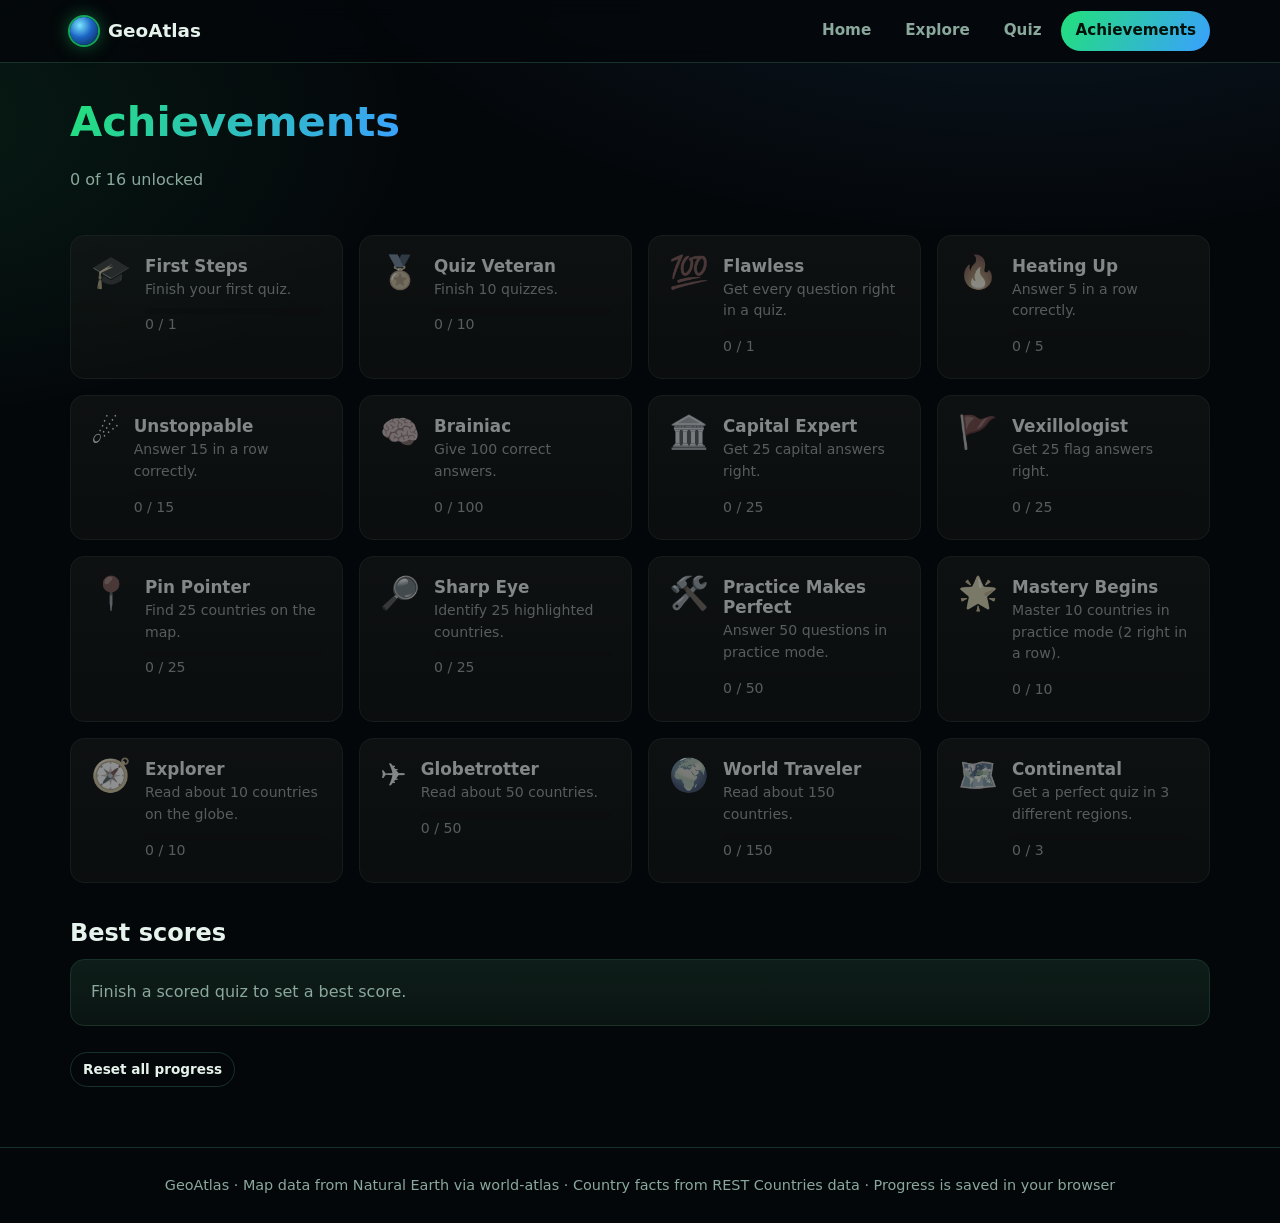
==== achievements.html @ 8900d145 "Add GeoAtlas geography website: globe explorer, quizzes, practice mode, achievements Co-Authored-By:" ====
<!doctype html>
<html lang="en"><head>
<meta charset="utf-8"><meta name="viewport" content="width=device-width,initial-scale=1">
<title>Achievements – GeoAtlas</title>
<link rel="icon" href="data:image/svg+xml,%3Csvg xmlns=%27http://www.w3.org/2000/svg%27 viewBox=%270 0 32 32%27%3E%3Ccircle cx=%2716%27 cy=%2716%27 r=%2713%27 fill=%27%231b64c4%27 stroke=%27%2322e07a%27 stroke-width=%273%27/%3E%3C/svg%3E">
<link rel="stylesheet" href="css/style.css">
</head><body>
<main class="wrap">
  <div class="page-title"><h1><span class="grad">Achievements</span></h1><p class="muted" id="sum"></p></div>
  <div class="ach-grid" id="grid"></div>
  <h2 style="margin-top:36px">Best scores</h2>
  <div class="card" id="best"></div>
  <p style="margin-top:26px"><button class="btn ghost small" id="reset">Reset all progress</button></p>
</main>
<footer class="site-footer"></footer>
<script src="js/common.js"></script>
<script>
const s = Geo.load();
Geo.checkAchievements(s);
const got = Object.keys(s.ach).length;
document.getElementById('sum').textContent = `${got} of ${Geo.ACH.length} unlocked`;
document.getElementById('grid').innerHTML = Geo.ACH.map(a => {
  const v = Math.min(a.val(s), a.goal), has = !!s.ach[a.id];
  return `<div class="card ach ${has ? 'got' : ''}"><span class="a-ico">${a.icon}</span><div style="flex:1"><h3>${a.name}${has ? ' ✓' : ''}</h3><p>${a.desc}</p>
    ${has ? '' : `<div class="bar"><i style="width:${100 * v / a.goal}%"></i></div><p>${v} / ${a.goal}</p>`}</div></div>`;
}).join('');
const names = { capital: 'Capitals', flag: 'Flags', find: 'Find on map', identify: 'Identify on map' };
const rows = Object.entries(s.best).map(([k, v]) => { const [m, r] = k.split('|'); return `<tr><td>${names[m] || m}</td><td>${r}</td><td><b>${v}</b></td></tr>`; });
document.getElementById('best').innerHTML = rows.length ? `<table style="width:100%;text-align:left"><tr class="muted"><th>Mode</th><th>Region</th><th>Best score</th></tr>${rows.join('')}</table>` : '<span class="muted">Finish a scored quiz to set a best score.</span>';
document.getElementById('reset').onclick = () => { if (confirm('Erase all saved progress?')) { localStorage.removeItem('geoatlas.v1'); location.reload(); } };
</script>
</body></html>
---- css/style.css ----
:root{
  --bg:#04070a; --bg2:#08110f; --panel:#0a1512; --panel2:#0e1d19; --line:#173229;
  --green:#22e07a; --green-d:#13a655; --blue:#3aa0ff; --blue-d:#1b64c4; --ocean:#06182b;
  --text:#e6f2ec; --muted:#8aa89c; --bad:#ff5d6c; --gold:#ffd24a;
  --grad:linear-gradient(120deg,var(--green),var(--blue));
  --r:14px;
}
*{box-sizing:border-box}
html{scroll-behavior:smooth}
body{margin:0;background:radial-gradient(1200px 600px at 80% -10%,rgba(58,160,255,.12),transparent 60%),radial-gradient(900px 500px at -10% 10%,rgba(34,224,122,.10),transparent 60%),var(--bg);color:var(--text);font:16px/1.55 system-ui,-apple-system,"Segoe UI",Roboto,sans-serif;min-height:100vh}
a{color:var(--blue);text-decoration:none}a:hover{text-decoration:underline}
h1,h2,h3{line-height:1.2;margin:0 0 .5em}
.grad{background:var(--grad);-webkit-background-clip:text;background-clip:text;color:transparent}
.wrap{max-width:1180px;margin:0 auto;padding:0 20px}

/* header / menu */
.site-header{position:sticky;top:0;z-index:50;background:rgba(4,7,10,.82);backdrop-filter:blur(10px);border-bottom:1px solid var(--line)}
.site-header .wrap{display:flex;align-items:center;gap:18px;height:62px}
.brand{display:flex;align-items:center;gap:10px;font-weight:800;font-size:1.15rem;color:var(--text)}
.brand:hover{text-decoration:none}
.brand .logo{width:28px;height:28px;border-radius:50%;background:radial-gradient(circle at 35% 30%,#7be7ff,var(--blue-d) 45%,#062040);box-shadow:0 0 0 2px var(--green-d),0 0 18px rgba(34,224,122,.5)}
nav.menu{margin-left:auto;display:flex;gap:6px}
nav.menu a{color:var(--muted);padding:8px 14px;border-radius:999px;font-weight:600;font-size:.95rem}
nav.menu a:hover{color:var(--text);text-decoration:none;background:var(--panel2)}
nav.menu a.active{color:#03120a;background:var(--grad)}
.burger{display:none;margin-left:auto;background:none;border:1px solid var(--line);color:var(--text);border-radius:10px;padding:6px 10px;font-size:1.2rem;cursor:pointer}
@media(max-width:720px){
  .burger{display:block}
  nav.menu{display:none;position:absolute;top:62px;left:0;right:0;flex-direction:column;background:var(--bg2);border-bottom:1px solid var(--line);padding:10px 20px 16px}
  nav.menu.open{display:flex}
}

/* buttons / form bits */
.btn{display:inline-flex;align-items:center;gap:8px;border:0;cursor:pointer;font:inherit;font-weight:700;padding:11px 20px;border-radius:999px;color:#03120a;background:var(--grad);transition:transform .12s,box-shadow .12s}
.btn:hover{transform:translateY(-1px);box-shadow:0 6px 24px rgba(34,224,122,.28);text-decoration:none}
.btn.ghost{background:transparent;color:var(--text);border:1px solid var(--line)}
.btn.ghost:hover{border-color:var(--green);box-shadow:none}
.btn.small{padding:6px 12px;font-size:.85rem}
.btn:disabled{opacity:.5;cursor:not-allowed;transform:none}
.card{background:linear-gradient(180deg,var(--panel2),var(--panel));border:1px solid var(--line);border-radius:var(--r);padding:20px}
.chip{display:inline-block;background:var(--panel2);border:1px solid var(--line);color:var(--text);border-radius:999px;padding:3px 11px;font-size:.85rem;margin:2px 4px 2px 0;cursor:default}
button.chip{cursor:pointer;font:inherit;font-size:.85rem}button.chip:hover{border-color:var(--green)}
input[type=search],input[type=text]{width:100%;background:var(--panel);border:1px solid var(--line);color:var(--text);padding:11px 14px;border-radius:12px;font:inherit}
input:focus{outline:2px solid var(--blue);outline-offset:1px}
.muted{color:var(--muted)}
footer.site-footer{border-top:1px solid var(--line);margin-top:60px;padding:26px 0;color:var(--muted);font-size:.9rem;text-align:center}

/* home */
.hero{display:grid;grid-template-columns:1.1fr .9fr;gap:30px;align-items:center;padding:56px 0 30px}
.hero h1{font-size:clamp(2.2rem,5vw,3.6rem);letter-spacing:-.02em}
.hero p.lead{font-size:1.15rem;color:var(--muted);max-width:34em}
.hero .cta{display:flex;gap:12px;flex-wrap:wrap;margin-top:22px}
.hero-globe{aspect-ratio:1;max-width:460px;width:100%;margin:0 auto;position:relative}
.hero-globe canvas{width:100%;height:100%;display:block}
@media(max-width:820px){.hero{grid-template-columns:1fr;padding-top:30px}.hero-globe{max-width:320px;order:-1}}
.tiles{display:grid;grid-template-columns:repeat(auto-fit,minmax(240px,1fr));gap:18px;margin:30px 0}
.tile{display:block;color:var(--text);position:relative;overflow:hidden;transition:transform .15s,border-color .15s}
.tile:hover{transform:translateY(-4px);border-color:var(--green);text-decoration:none}
.tile .ico{font-size:2rem}
.tile h3{margin:.4em 0 .3em}.tile p{margin:0;color:var(--muted);font-size:.95rem}
.stats{display:grid;grid-template-columns:repeat(auto-fit,minmax(150px,1fr));gap:14px;margin:10px 0}
.stat{text-align:center}.stat b{display:block;font-size:1.9rem}.stat span{color:var(--muted);font-size:.85rem}
.daily{display:flex;gap:18px;align-items:center;flex-wrap:wrap}
.daily .flagbig{font-size:3rem;line-height:1}

/* flag images */
.flag{display:inline-block;border-radius:4px;box-shadow:0 0 0 1px rgba(255,255,255,.12);vertical-align:middle}
.flag-fallback{line-height:1}

/* explore */
.explore{display:grid;grid-template-columns:minmax(0,1fr) 400px;gap:0;height:calc(100vh - 62px)}
.stage{position:relative;background:radial-gradient(circle at 50% 50%,#071b30 0%,#03080f 70%);overflow:hidden}
.stage canvas{width:100%;height:100%;display:block;cursor:grab;touch-action:none}
.stage canvas:active{cursor:grabbing}
.stage .tools{position:absolute;left:16px;top:16px;width:min(300px,calc(100% - 32px));z-index:5}
.results{list-style:none;margin:6px 0 0;padding:0;background:var(--panel);border:1px solid var(--line);border-radius:12px;max-height:260px;overflow:auto}
.results li{padding:8px 14px;cursor:pointer;display:flex;gap:10px;align-items:center}
.results li:hover,.results li.sel{background:var(--panel2)}
.stage .zoom{position:absolute;right:16px;bottom:16px;display:flex;flex-direction:column;gap:8px}
.stage .zoom button{width:40px;height:40px;border-radius:50%;border:1px solid var(--line);background:var(--panel);color:var(--text);font-size:1.2rem;cursor:pointer}
.stage .zoom button:hover{border-color:var(--green)}
.stage .hint{position:absolute;left:16px;bottom:16px;color:var(--muted);font-size:.85rem;pointer-events:none}
.tip{position:absolute;pointer-events:none;background:rgba(4,7,10,.92);border:1px solid var(--green-d);border-radius:8px;padding:4px 10px;font-size:.85rem;transform:translate(12px,12px);white-space:nowrap;z-index:6}
.side{background:var(--bg2);border-left:1px solid var(--line);overflow:auto;padding:22px}
.side .empty{color:var(--muted);text-align:center;margin-top:20vh}
.side h2{font-size:1.7rem;margin:.2em 0 0}
.side .official{color:var(--muted);font-size:.9rem;margin-bottom:12px}
.tabs{display:flex;gap:4px;border-bottom:1px solid var(--line);margin:16px 0 14px;overflow:auto}
.tabs button{background:none;border:0;border-bottom:2px solid transparent;color:var(--muted);font:inherit;font-weight:600;padding:8px 12px;cursor:pointer;white-space:nowrap}
.tabs button.on{color:var(--green);border-color:var(--green)}
.kv{display:grid;grid-template-columns:110px 1fr;gap:8px 12px;margin:0}
.kv dt{color:var(--muted)}.kv dd{margin:0}
.side p{margin:0 0 12px}
.badge-src{font-size:.8rem;color:var(--muted)}
@media(max-width:900px){
  .explore{grid-template-columns:1fr;grid-template-rows:56vh auto;height:auto}
  .side{border-left:0;border-top:1px solid var(--line);min-height:40vh}
  .side .empty{margin-top:30px}
}

/* quiz */
.page-title{padding:34px 0 8px}.page-title h1{font-size:clamp(1.8rem,4vw,2.6rem)}
.setup{display:grid;gap:22px}
.opt-group h3{font-size:.8rem;text-transform:uppercase;letter-spacing:.1em;color:var(--muted);margin-bottom:10px}
.opts{display:flex;flex-wrap:wrap;gap:10px}
.opt{border:1px solid var(--line);background:var(--panel);color:var(--text);border-radius:12px;padding:10px 16px;cursor:pointer;font:inherit;text-align:left}
.opt small{display:block;color:var(--muted);font-size:.78rem}
.opt:hover{border-color:var(--blue)}
.opt.on{border-color:var(--green);background:linear-gradient(180deg,rgba(34,224,122,.14),rgba(58,160,255,.08))}
.hud{display:flex;gap:18px;align-items:center;flex-wrap:wrap;margin:18px 0 12px}
.hud .pill{background:var(--panel2);border:1px solid var(--line);border-radius:999px;padding:5px 14px;font-weight:700}
.hud .pill.practice{color:var(--blue);border-color:var(--blue-d)}
.progress{flex:1;min-width:120px;height:8px;background:var(--panel2);border-radius:99px;overflow:hidden}
.progress i{display:block;height:100%;background:var(--grad);transition:width .3s}
.qbox{padding:26px}
.q{font-size:1.5rem;font-weight:700;margin:0 0 18px;display:flex;align-items:center;gap:14px;flex-wrap:wrap}
.answers{display:grid;grid-template-columns:repeat(auto-fit,minmax(220px,1fr));gap:12px}
.ans{padding:14px 16px;border-radius:12px;border:1px solid var(--line);background:var(--panel);color:var(--text);font:inherit;font-size:1.05rem;cursor:pointer;text-align:left;transition:.12s}
.ans:hover:not(:disabled){border-color:var(--blue);transform:translateY(-1px)}
.ans.right{border-color:var(--green);background:rgba(34,224,122,.18)}
.ans.wrong{border-color:var(--bad);background:rgba(255,93,108,.15)}
.ans:disabled{cursor:default}
.mapbox{position:relative;border:1px solid var(--line);border-radius:var(--r);overflow:hidden;background:var(--ocean);height:min(62vh,560px);margin-top:14px}
.mapbox svg{width:100%;height:100%;display:block;cursor:crosshair;touch-action:none}
.mapbox .zoom{position:absolute;right:12px;bottom:12px;display:flex;flex-direction:column;gap:8px}
.mapbox .zoom button{width:36px;height:36px;border-radius:50%;border:1px solid var(--line);background:var(--panel);color:var(--text);font-size:1.1rem;cursor:pointer}
.c{fill:#10392a;stroke:#2b6f55;stroke-width:.4px;vector-effect:non-scaling-stroke}
.c.dep{fill:#0d2a33}
.c:hover{fill:#1d7a52}
.c.hl{fill:var(--gold);stroke:#fff}
.c.good{fill:var(--green);stroke:#fff;animation:none}
.c.bad{fill:var(--bad);animation:none}
.c.hint{animation:pulse .8s ease-in-out 4}
@keyframes pulse{50%{fill:var(--blue)}}
.feedback{margin-top:16px;padding:14px 16px;border-radius:12px;border:1px solid var(--line);background:var(--panel2)}
.feedback.ok{border-color:var(--green-d)}.feedback.no{border-color:var(--bad)}
.actions{display:flex;gap:10px;margin-top:16px;flex-wrap:wrap}
.result{text-align:center}
.result .score{font-size:3.4rem;font-weight:800}
.review{text-align:left;margin-top:16px}
.review li{margin:4px 0}
.toasts{position:fixed;right:16px;bottom:16px;display:flex;flex-direction:column;gap:10px;z-index:100}
.toast{background:var(--panel);border:1px solid var(--gold);border-radius:12px;padding:12px 16px;display:flex;gap:12px;align-items:center;box-shadow:0 8px 30px rgba(0,0,0,.5);animation:slide .3s}
.toast .t-ico{font-size:1.8rem}.toast small{display:block;color:var(--muted)}
@keyframes slide{from{transform:translateX(40px);opacity:0}}

/* achievements */
.ach-grid{display:grid;grid-template-columns:repeat(auto-fill,minmax(250px,1fr));gap:16px;margin:18px 0}
.ach{display:flex;gap:14px;align-items:flex-start;opacity:.55;filter:grayscale(.8)}
.ach.got{opacity:1;filter:none;border-color:var(--green-d)}
.ach .a-ico{font-size:2rem;line-height:1}
.ach h3{font-size:1.05rem;margin:0 0 3px}.ach p{margin:0;color:var(--muted);font-size:.88rem}
.ach .bar{height:6px;background:var(--panel);border-radius:99px;margin-top:8px;overflow:hidden}.ach .bar i{display:block;height:100%;background:var(--grad)}
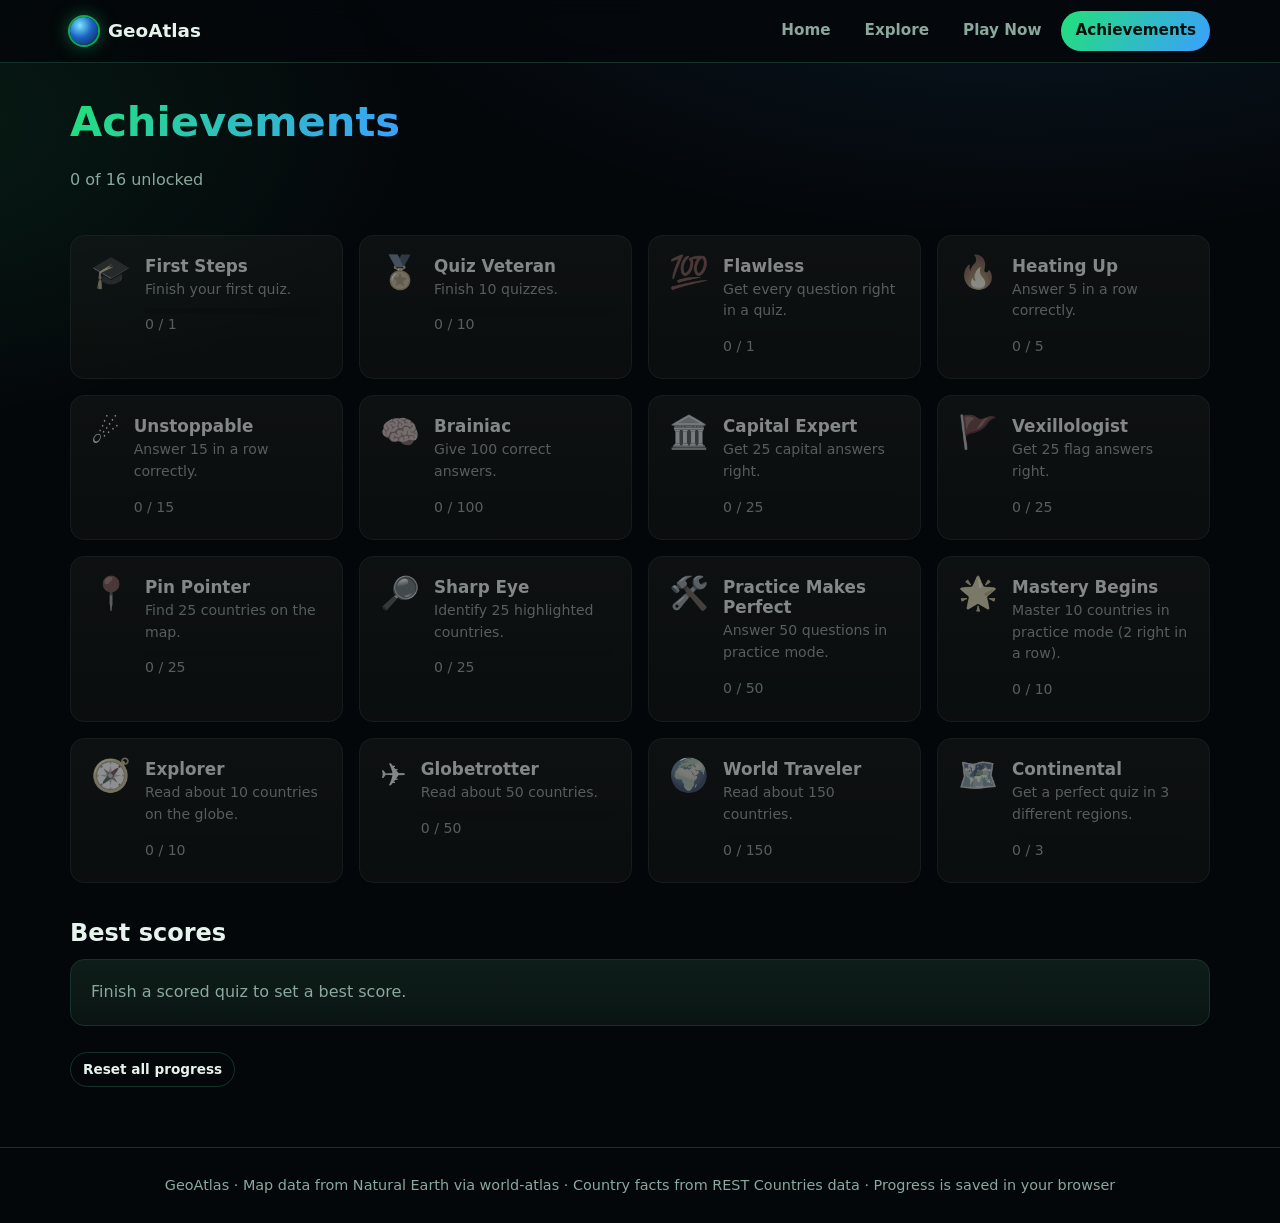
==== commit 68f55cb5: "Add four difficulty tiers incl. sudden-death Impossible; start game on its own page Co-Authored-By: " ====
--- a/achievements.html
+++ b/achievements.html
@@ -25,7 +25,7 @@
     ${has ? '' : `<div class="bar"><i style="width:${100 * v / a.goal}%"></i></div><p>${v} / ${a.goal}</p>`}</div></div>`;
 }).join('');
 const names = { capital: 'Capitals', flag: 'Flags', find: 'Find on map', identify: 'Identify on map' };
-const rows = Object.entries(s.best).map(([k, v]) => { const [m, r] = k.split('|'); return `<tr><td>${names[m] || m}</td><td>${r}</td><td><b>${v}</b></td></tr>`; });
+const rows = Object.entries(s.best).map(([k, v]) => { const [m, r, d] = k.split('|'); return `<tr><td>${names[m] || m}</td><td>${r}${d ? ' · ' + d : ''}</td><td><b>${v}</b></td></tr>`; });
 document.getElementById('best').innerHTML = rows.length ? `<table style="width:100%;text-align:left"><tr class="muted"><th>Mode</th><th>Region</th><th>Best score</th></tr>${rows.join('')}</table>` : '<span class="muted">Finish a scored quiz to set a best score.</span>';
 document.getElementById('reset').onclick = () => { if (confirm('Erase all saved progress?')) { localStorage.removeItem('geoatlas.v1'); location.reload(); } };
 </script>
--- a/css/style.css
+++ b/css/style.css
@@ -151,3 +151,21 @@
 .ach .a-ico{font-size:2rem;line-height:1}
 .ach h3{font-size:1.05rem;margin:0 0 3px}.ach p{margin:0;color:var(--muted);font-size:.88rem}
 .ach .bar{height:6px;background:var(--panel);border-radius:99px;margin-top:8px;overflow:hidden}.ach .bar i{display:block;height:100%;background:var(--grad)}
+
+/* play-now wizard */
+.player{display:flex;align-items:center;gap:12px}
+.player .lvl{background:var(--grad);color:#03120a;font-weight:800;border-radius:8px;padding:3px 10px;font-size:.85rem}
+.crumbs{display:flex;gap:8px;flex-wrap:wrap}
+.crumb{background:var(--panel);border:1px solid var(--line);color:var(--text);border-radius:999px;padding:5px 14px;font:inherit;font-size:.85rem;cursor:pointer}
+.crumb:disabled{opacity:.4;cursor:default}
+.crumb.cur{border-color:var(--green);color:var(--green)}
+.step-title{margin:4px 0 0;font-size:1.5rem}
+.bigopts{display:grid;grid-template-columns:repeat(auto-fit,minmax(170px,1fr));gap:14px}
+.bigopt{display:flex;flex-direction:column;align-items:center;gap:4px;text-align:center;padding:22px 14px;border-radius:16px;border:1px solid var(--line);background:linear-gradient(180deg,var(--panel2),var(--panel));color:var(--text);font:inherit;cursor:pointer;transition:.15s}
+.bigopt .bi{font-size:2.4rem;line-height:1.1}.bigopt b{font-size:1.1rem}.bigopt small{color:var(--muted);min-height:1.2em}
+.bigopt:hover{transform:translateY(-4px);border-color:var(--green);box-shadow:0 8px 28px rgba(34,224,122,.18)}
+.bigopt.on{border-color:var(--green);background:linear-gradient(180deg,rgba(34,224,122,.18),rgba(58,160,255,.1))}
+.summary{display:grid;grid-template-columns:repeat(auto-fit,minmax(150px,1fr));gap:14px}
+.summary div{display:flex;flex-direction:column}.summary b{font-size:1.1rem}
+.btn.big{font-size:1.2rem;padding:16px 34px}
+[hidden]{display:none!important}
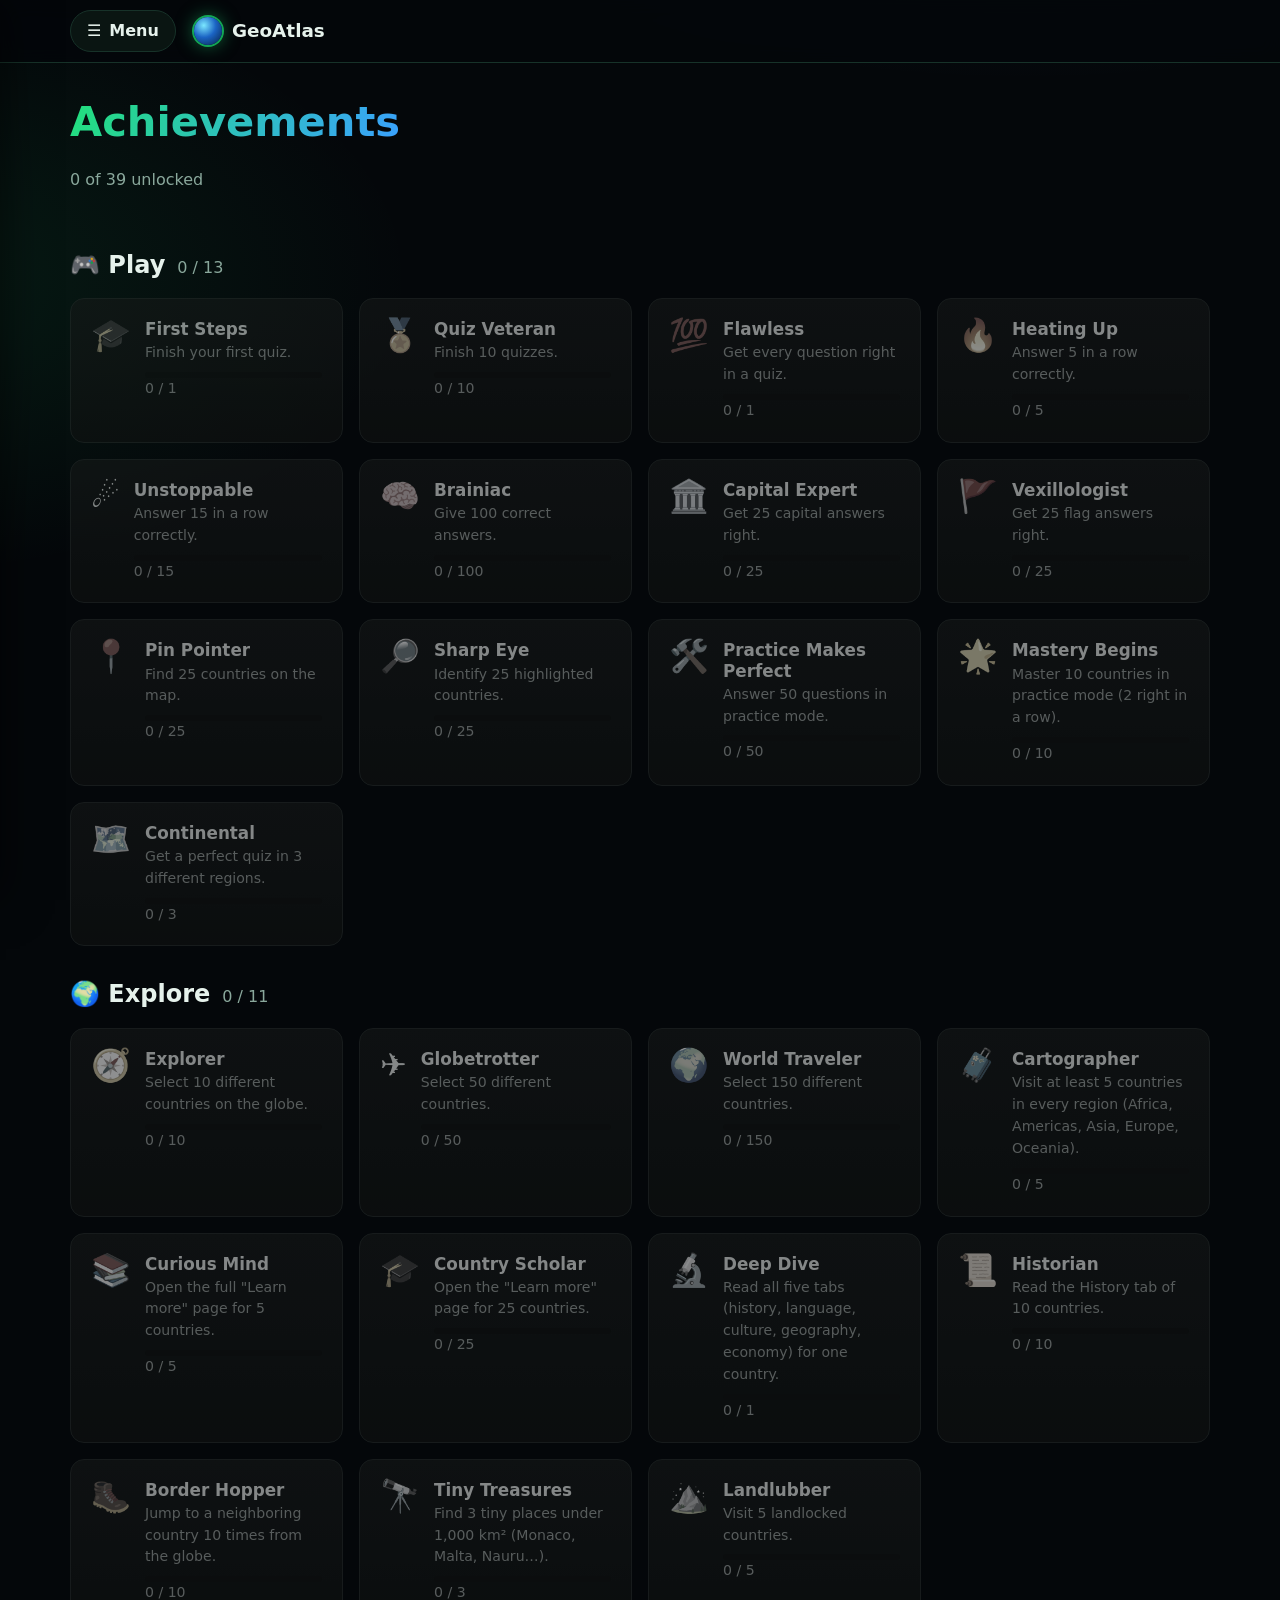
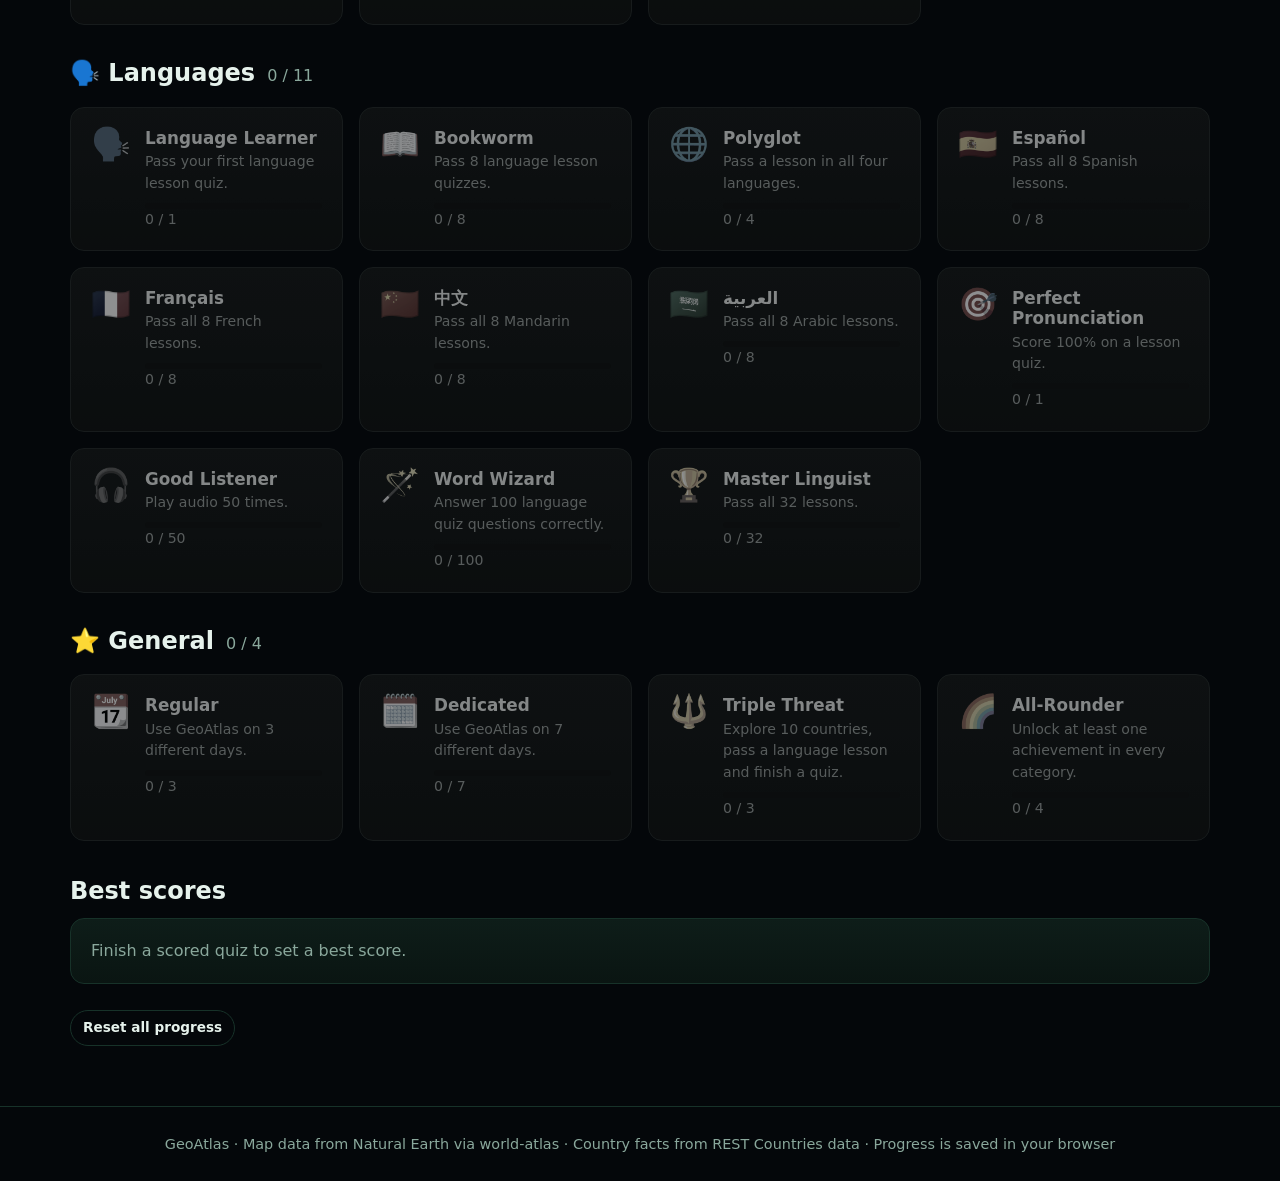
==== commit 77371c01: "Side menu navigation; broaden achievements to explore, language and general categories Co-Authored-B" ====
--- a/achievements.html
+++ b/achievements.html
@@ -7,7 +7,7 @@
 </head><body>
 <main class="wrap">
   <div class="page-title"><h1><span class="grad">Achievements</span></h1><p class="muted" id="sum"></p></div>
-  <div class="ach-grid" id="grid"></div>
+  <div id="grid"></div>
   <h2 style="margin-top:36px">Best scores</h2>
   <div class="card" id="best"></div>
   <p style="margin-top:26px"><button class="btn ghost small" id="reset">Reset all progress</button></p>
@@ -19,10 +19,14 @@
 Geo.checkAchievements(s);
 const got = Object.keys(s.ach).length;
 document.getElementById('sum').textContent = `${got} of ${Geo.ACH.length} unlocked`;
-document.getElementById('grid').innerHTML = Geo.ACH.map(a => {
+const card = a => {
   const v = Math.min(a.val(s), a.goal), has = !!s.ach[a.id];
   return `<div class="card ach ${has ? 'got' : ''}"><span class="a-ico">${a.icon}</span><div style="flex:1"><h3>${a.name}${has ? ' ✓' : ''}</h3><p>${a.desc}</p>
     ${has ? '' : `<div class="bar"><i style="width:${100 * v / a.goal}%"></i></div><p>${v} / ${a.goal}</p>`}</div></div>`;
+};
+document.getElementById('grid').innerHTML = Geo.CATS.map(([c, name]) => {
+  const list = Geo.ACH.filter(a => a.cat === c), n = list.filter(a => s.ach[a.id]).length;
+  return `<div class="ach-cat"><h2>${name}</h2><span class="muted">${n} / ${list.length}</span></div><div class="ach-grid">${list.map(card).join('')}</div>`;
 }).join('');
 const names = { capital: 'Capitals', flag: 'Flags', find: 'Find on map', identify: 'Identify on map' };
 const rows = Object.entries(s.best).map(([k, v]) => { const [m, r, d] = k.split('|'); return `<tr><td>${names[m] || m}</td><td>${r}${d ? ' · ' + d : ''}</td><td><b>${v}</b></td></tr>`; });
--- a/css/style.css
+++ b/css/style.css
@@ -88,7 +88,7 @@
 .tabs{display:flex;gap:4px;border-bottom:1px solid var(--line);margin:16px 0 14px;overflow:auto}
 .tabs button{background:none;border:0;border-bottom:2px solid transparent;color:var(--muted);font:inherit;font-weight:600;padding:8px 12px;cursor:pointer;white-space:nowrap}
 .tabs button.on{color:var(--green);border-color:var(--green)}
-.kv{display:grid;grid-template-columns:110px 1fr;gap:8px 12px;margin:0}
+.kv{display:grid;grid-template-columns:100px 1fr;gap:8px 12px;margin:0}
 .kv dt{color:var(--muted)}.kv dd{margin:0}
 .side p{margin:0 0 12px}
 .badge-src{font-size:.8rem;color:var(--muted)}
@@ -169,3 +169,43 @@
 .summary div{display:flex;flex-direction:column}.summary b{font-size:1.1rem}
 .btn.big{font-size:1.2rem;padding:16px 34px}
 [hidden]{display:none!important}
+
+/* explore: globe only; country card floats over it once a country is picked */
+.explore{display:block;position:relative;height:calc(100vh - 62px);min-height:420px}
+.explore .stage{height:100%}
+.explore .side{position:absolute;top:16px;right:16px;bottom:16px;width:380px;max-width:calc(100% - 32px);border:1px solid var(--line);border-radius:var(--r);background:rgba(8,17,15,.94);backdrop-filter:blur(8px);z-index:10}
+.side .close{position:absolute;top:10px;right:12px;background:none;border:0;color:var(--muted);font-size:1.8rem;line-height:1;cursor:pointer}
+.side .close:hover{color:var(--text)}
+@media(max-width:900px){
+  .explore{grid-template-rows:none;height:calc(100vh - 62px)}
+  .explore .side{top:auto;left:16px;right:16px;width:auto;max-width:none;max-height:55%;bottom:12px}
+  .stage .zoom{flex-direction:row;right:auto;left:16px;bottom:auto;top:76px}
+}
+
+/* language lessons */
+.phr{width:100%;border-collapse:collapse}
+.phr td{padding:12px 8px;border-bottom:1px solid var(--line);vertical-align:middle}
+.phr tr:last-child td{border-bottom:0}
+.phr .en{color:var(--muted);width:32%}
+.phr .nat{font-size:1.35rem;font-weight:700}
+.phr .rom{color:var(--blue);font-size:.95rem}
+.phr td:last-child{text-align:right;width:48px}
+@media(max-width:600px){.phr .en{width:auto}.phr td{padding:10px 4px}}
+
+/* side menu */
+.site-header .burger{display:flex;align-items:center;gap:8px;margin:0;background:var(--panel);border:1px solid var(--line);color:var(--text);border-radius:999px;padding:8px 16px;font:inherit;font-weight:700;cursor:pointer}
+.site-header .burger:hover{border-color:var(--green)}
+.site-header .wrap{justify-content:flex-start}
+.drawer-overlay{position:fixed;inset:0;background:rgba(0,0,0,.6);opacity:0;pointer-events:none;transition:opacity .25s;z-index:90}
+.drawer-overlay.open{opacity:1;pointer-events:auto}
+.drawer{position:fixed;top:0;left:0;bottom:0;width:280px;max-width:84vw;background:linear-gradient(180deg,#07110e,#04080b);border-right:1px solid var(--line);z-index:100;transform:translateX(-102%);transition:transform .28s ease;padding:16px;display:flex;flex-direction:column;gap:18px;box-shadow:12px 0 40px rgba(0,0,0,.5)}
+.drawer.open{transform:none}
+.drawer-head{display:flex;align-items:center;justify-content:space-between}
+.drawer .close{background:none;border:0;color:var(--muted);font-size:2rem;line-height:1;cursor:pointer}
+.drawer nav{display:flex;flex-direction:column;gap:6px}
+.drawer nav a{display:flex;align-items:center;gap:14px;padding:13px 16px;border-radius:12px;color:var(--text);font-weight:600;font-size:1.05rem}
+.drawer nav a span{font-size:1.3rem;width:1.6rem;text-align:center}
+.drawer nav a:hover{background:var(--panel2);text-decoration:none}
+.drawer nav a.active{background:var(--grad);color:#03120a}
+.ach-cat{margin:34px 0 4px;display:flex;align-items:baseline;gap:12px}
+.ach-cat h2{margin:0}
